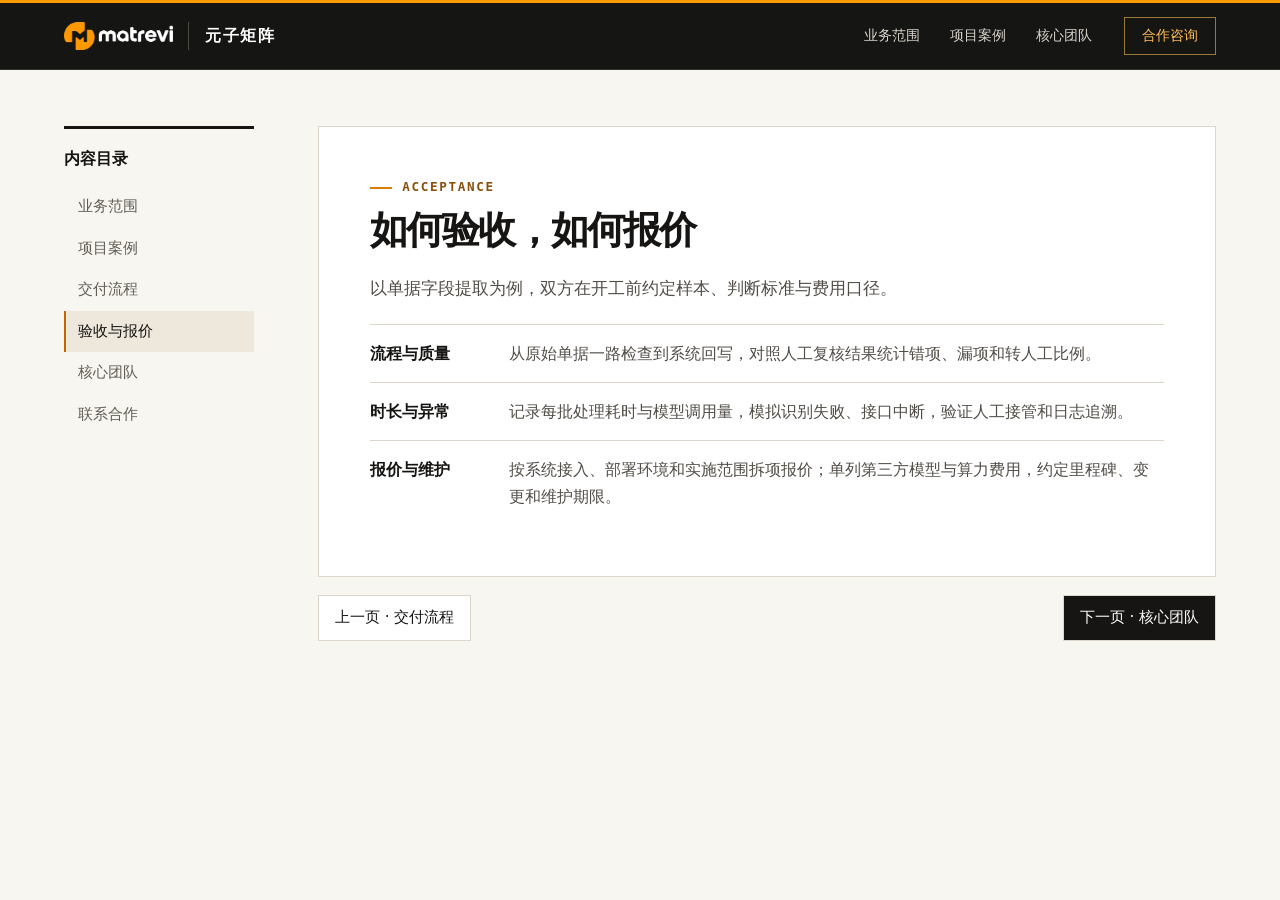
==== acceptance.html @ c92757f7 "将官网封面与六个章节拆为独立页面，支持按钮与键盘翻页 Co-authored-by: Codex <noreply@openai.com>" ====
<!doctype html>
<html lang="zh-CN">
<head>
  <meta charset="utf-8"><meta name="viewport" content="width=device-width,initial-scale=1">
  <title>验收与报价｜元子矩阵 matrevi</title>
  <meta name="description" content="元子矩阵将 AI 模型、业务规则与企业现有系统连接起来。从样本验证到上线交付，了解我们的服务、项目案例与合作方式。">
  <meta name="theme-color" content="#141413"><link rel="canonical" href="https://matrevi.com/acceptance.html">
  <link rel="icon" href="assets/symbol-amber.png"><link rel="stylesheet" href="site.css"><script defer src="navigation.js"></script>
</head>
<body id="top">
<a class="skip" href="#content">跳至正文</a>
<header><nav class="wrap bar" aria-label="主导航">
  <a class="brand" href="./" aria-label="元子矩阵首页"><img src="assets/wordmark-light.png" alt="matrevi"><span>元子矩阵</span></a>
  <div class="navlinks"><a href="services.html">业务范围</a><a href="cases.html">项目案例</a><a href="team.html">核心团队</a></div>
  <a class="contact-link" href="contact.html">合作咨询</a>
</nav></header>
<main class="wrap reading">
  <aside>
    <nav class="toc" aria-label="宣传册目录">
      <h2>内容目录</h2>
        <a href="services.html">业务范围</a>
        <a href="cases.html">项目案例</a>
        <a href="delivery.html">交付流程</a>
        <a href="acceptance.html" aria-current="page">验收与报价</a>
        <a href="team.html">核心团队</a>
        <a href="contact.html">联系合作</a>
    </nav>
  </aside>
  <div class="chapter">
    <article id="content" tabindex="-1"><section id="acceptance"><div class="kicker">ACCEPTANCE</div><h1>如何验收，如何报价</h1><p class="intro">以单据字段提取为例，双方在开工前约定样本、判断标准与费用口径。</p>
      <dl class="terms"><div><dt>流程与质量</dt><dd>从原始单据一路检查到系统回写，对照人工复核结果统计错项、漏项和转人工比例。</dd></div><div><dt>时长与异常</dt><dd>记录每批处理耗时与模型调用量，模拟识别失败、接口中断，验证人工接管和日志追溯。</dd></div><div><dt>报价与维护</dt><dd>按系统接入、部署环境和实施范围拆项报价；单列第三方模型与算力费用，约定里程碑、变更和维护期限。</dd></div></dl>
    </section></article>
    <nav class="pager" aria-label="章节翻页"><a rel="prev" href="delivery.html">上一页 · 交付流程</a><a rel="next" href="team.html">下一页 · 核心团队</a></nav>
  </div>
</main>
</body></html>
---- site.css ----
:root{--paper:#f8f6f1;--ink:#161513;--muted:#625e56;--line:#dcd6cb;--amber:#ff9900;--wide:1280px;--head:70px;color-scheme:light}
*{box-sizing:border-box}
html{scroll-padding-top:calc(var(--head) + 18px)}
body{margin:0;background:var(--paper);color:var(--ink);font:16px/1.7 "PingFang SC","Microsoft YaHei",system-ui,sans-serif}
h1,h2,h3,p,dl,dd,figure{margin:0}a{color:inherit}a:focus-visible{outline:3px solid #c67600;outline-offset:4px}
.wrap{width:min(var(--wide),90%);margin-inline:auto}
header{height:var(--head);position:sticky;top:0;background:#151514;color:#fff;border-top:3px solid var(--amber);border-bottom:1px solid #34322c;z-index:5}
.bar,.brand,.navlinks,.actions{display:flex;align-items:center}.bar{height:100%;gap:32px}.bar a,.actions a,.toc a,footer a{text-decoration:none}
.brand{gap:15px;margin-right:auto}.brand img{width:109px;height:auto}.brand span{padding-left:16px;border-left:1px solid #4d4a41;letter-spacing:.1em;font-weight:600}
.navlinks{gap:30px;font-size:14px;color:#d8d3ca}.navlinks a:hover,.secondary:hover{color:var(--amber)}
.contact-link{border:1px solid #9c773a;padding:6px 17px;color:#ffbc53;font-size:14px}.contact-link:hover{background:#302719}
.skip{position:fixed;top:-80px;left:10px;background:white;padding:10px;z-index:10}.skip:focus{top:10px}
.cover{color:white;background:radial-gradient(ellipse at 74% 47%,#29231a 0,transparent 48%),#151514;overflow:hidden;border-bottom:4px solid var(--amber)}
.cover-in{display:grid;grid-template-columns:1fr 1fr;align-items:center;gap:4%;min-height:clamp(515px,72vh,760px);padding-block:50px}
.eyebrow,.kicker,.category{font:650 .79rem/1.5 "SFMono-Regular",Consolas,monospace;letter-spacing:.13em}.eyebrow{display:flex;gap:12px;align-items:center;color:#ffb33b}.eyebrow i{width:32px;height:2px;background:currentColor}
h1{font-size:clamp(46px,5.18vw,83px);line-height:1.18;letter-spacing:-.055em;margin:22px 0 20px;font-weight:800}h1 em{color:var(--amber);font-style:normal}
.lead{font-size:clamp(1rem,1.35vw,1.2rem);line-height:1.85;color:#d6d0c6}
.actions{gap:22px;flex-wrap:wrap;margin-top:30px;font-size:15px;font-weight:650}.primary{background:var(--amber);color:#161513;padding:11px 22px}.primary:hover{background:#ffb536}.secondary{color:white;border-bottom:1px solid #7c7566;padding:7px 0}.secondary small{font:600 .7rem monospace;color:#d4b786}
.visual{min-width:0}.art{position:relative;background-image:radial-gradient(#72644865 .8px,transparent 1px);background-size:19px 19px;mask-image:linear-gradient(to bottom,transparent,black 12%,black 89%,transparent)}
canvas{display:block;width:100%;height:auto}.stats{display:grid;grid-template-columns:repeat(3,1fr);border-block:1px solid #4d4537;padding:15px 0;margin:0 5%}
.stats div{display:flex;flex-direction:column-reverse;padding-left:17%;border-left:1px solid #524a3c}.stats div:first-child{border:0;padding-left:0}.stats dt{color:#d3cbbd;font-size:.85rem}.stats dd{font:500 clamp(1.7rem,2.8vw,2.7rem)/1.15 "Helvetica Neue",Arial,sans-serif;color:#ffb641;letter-spacing:-.06em}
.reading{display:grid;grid-template-columns:190px minmax(0,1fr);gap:clamp(30px,5vw,86px);padding-block:56px 78px}
.toc{position:sticky;top:calc(var(--head) + 22px);border-top:3px solid var(--ink);padding-top:16px}.toc h2{font-size:16px;margin-bottom:14px}.toc a{display:block;padding:8px 12px;color:#625e56;border-left:2px solid transparent;font-size:15px}.toc a:hover,.toc a[aria-current]{background:#eee8dc;color:var(--ink);border-color:#bd6900}
article{background:#fff;border:1px solid var(--line);min-width:0}article section{padding:clamp(26px,4vw,62px);border-bottom:1px solid var(--line)}article section:last-child{border:0}
.kicker,.category{color:#88500b}.kicker{display:flex;align-items:center;gap:10px}.kicker:before{content:"";width:22px;height:2px;background:#db7d00}
article h1{font-size:clamp(27px,3vw,44px);line-height:1.25;letter-spacing:-.05em;margin:9px 0 20px}
article h2{font-size:1.18rem;line-height:1.45}article p,article dd{color:#514d47}.intro{font-size:1.08rem;max-width:44em}
.pair{display:grid;grid-template-columns:1fr 1fr;gap:26px;margin-top:25px}.pair>div{border-top:2px solid #df9a34;padding-top:15px}.pair p,.case p:not(.category),.stages p{margin-top:7px}
.case{display:grid;grid-template-columns:.87fr 1fr;gap:28px;align-items:center;border-top:1px solid var(--line);padding:25px 0}.case:last-child{padding-bottom:0}.case h2{font-size:1.65rem}.category{letter-spacing:.05em;margin-bottom:4px}.case img{width:100%;height:auto;display:block;border:1px solid var(--line)}.textlink{color:#804600;text-underline-offset:4px}
.stages{list-style:none;counter-reset:step;display:grid;grid-template-columns:1fr 1fr;gap:20px 28px;padding:0;margin:0}.stages li{counter-increment:step;border-top:1px solid var(--line);padding:14px 0 0}.stages li:before{content:counter(step,decimal-leading-zero);font:600 16px monospace;color:#995000;display:block;margin-bottom:7px}
.terms{margin-top:20px}.terms div{display:grid;grid-template-columns:7.8em 1fr;gap:14px;padding:15px 0;border-top:1px solid var(--line)}.terms dt,.person b{font-weight:650}
.people{display:grid;grid-template-columns:1fr 1fr;gap:18px}.person{display:flex;align-items:center;gap:14px;padding:14px 0;border-top:1px solid var(--line)}.person img,.monogram{width:59px;height:77px;object-fit:cover}.monogram{background:#29261f;color:#e9ac50;display:grid;place-items:center;font-size:26px;flex-shrink:0}.person b,.person p{font-size:.875rem}.person p{color:var(--muted)}.team-note{margin-top:15px}
#contact{background:#1b1a17;color:white}#contact .kicker{color:#ffb33b}#contact p{color:#d3cdbf}.contact-body{display:flex;justify-content:space-between;align-items:center;gap:15px;margin-top:22px;border-top:1px solid #4f4738;padding-top:20px}.contact-body a{display:block;color:white;text-underline-offset:4px}.contact-body h2{margin-bottom:10px}.contact-body small{font-size:.8rem;color:#e4c99e}.contact-body img{display:block;width:100px}.contact-body figcaption{text-align:center;font-size:13px;color:#dfd7cb}
footer{background:#151514;color:#d7d3ca;font-size:14px}footer .wrap{display:flex;justify-content:space-between;padding-block:18px}
@media(max-width:920px){.reading{grid-template-columns:142px minmax(0,1fr);gap:24px}.people,.case{grid-template-columns:1fr}.person{padding-block:10px}.people{gap:4px}.case{gap:14px}}
@media(max-width:700px){:root{--head:58px}.wrap{width:90%}.bar{gap:12px}.brand{gap:10px}.brand img{width:84px}.brand span{font-size:13px;padding-left:10px}.navlinks{display:none}.contact-link{padding:4px 10px}.cover-in{grid-template-columns:1fr;gap:15px;padding-block:42px 27px;min-height:0}h1{font-size:clamp(43px,9vw,64px);margin:16px 0 12px}.lead{line-height:1.65}.actions{margin-top:18px}.visual{display:grid;grid-template-columns:1.35fr 1fr;align-items:center;gap:8px}.art{margin-left:-5%}.stats{grid-template-columns:1fr;border:0;margin:0;padding:0}.stats div,.stats div:first-child{flex-direction:row-reverse;align-items:baseline;justify-content:flex-end;gap:9px;border:0;border-bottom:1px solid #524a3c;padding:3px 0}.stats dt{font-size:.75rem}.stats dd{font-size:1.45rem;min-width:18px}.reading{display:block;padding-block:24px 30px}.toc{position:static;display:flex;gap:4px;flex-wrap:wrap;border-top:0;padding:0 0 16px}.toc h2{flex-basis:100%;margin:0}.toc a{padding:4px 8px;font-size:14px}.pair,.stages{grid-template-columns:1fr;gap:15px}.terms div{display:block}.terms dt{margin-bottom:4px}article section{padding:24px 18px}.case img{max-height:none}.contact-body{flex-wrap:wrap}.contact-body img{width:85px}}
@media(prefers-reduced-motion:no-preference){html{scroll-behavior:smooth}}@media print{header,aside,footer,.actions,.skip{display:none}.reading{display:block}.wrap{width:100%}.cover-in{min-height:0}.cover{background:white;color:#161513}.lead,.eyebrow{color:#514d47}article{border:0}article section{break-inside:auto}.case,.person{break-inside:avoid}}

.home { background: #151514; }
.home .cover-in {
  min-height: calc(100svh - var(--head) - 4px);
  align-content: center;
}
.chapter { min-width: 0; }
.pager {
  display: flex;
  justify-content: space-between;
  flex-wrap: wrap;
  gap: 12px;
  margin-top: 18px;
}
.pager a {
  padding: 9px 16px;
  border: 1px solid var(--line);
  background: white;
  color: var(--ink);
  font-size: .94rem;
  text-decoration: none;
}
.pager a[rel="next"] { margin-left: auto; background: var(--ink); color: white; }
.pager a:hover { border-color: #ab6400; }
.navlinks a[aria-current] { color: var(--amber); }
@media print { .pager { display: none; } }
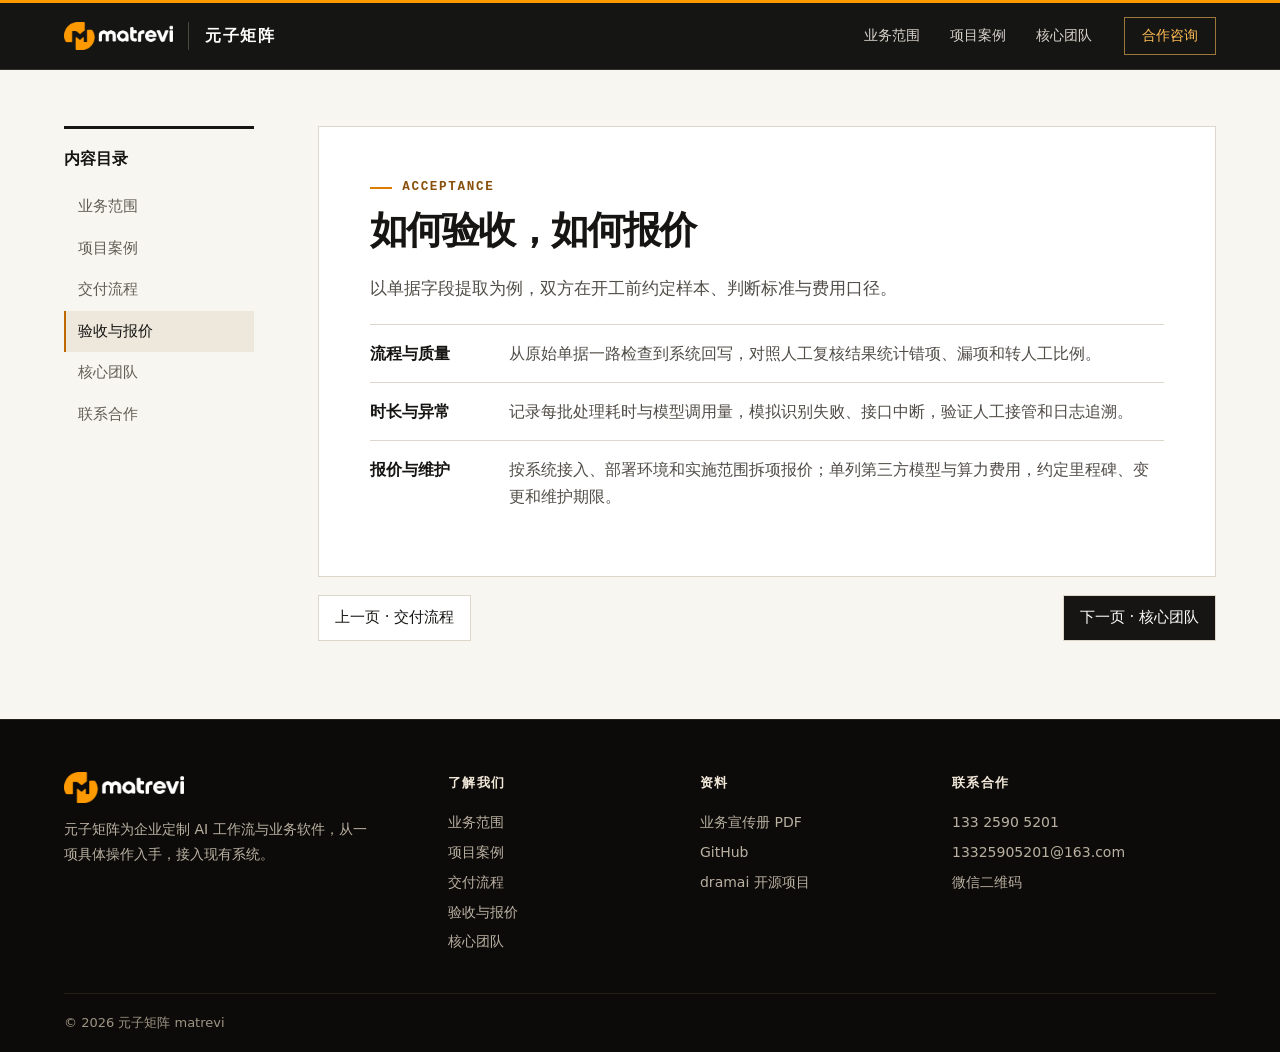
==== commit 3679a4a3: "首页新增业务、案例、交付、团队、联系区块，全站加统一页脚 - 首页封面下新增五个内容区，滚动后显示顶部导航，手机端提供下拉导航 - 卡片光晕、滚动淡入等动效，尊重减少动态效果设置 - 所有页面新增统一" ====
--- a/acceptance.html
+++ b/acceptance.html
@@ -5,7 +5,7 @@
   <title>验收与报价｜元子矩阵 matrevi</title>
   <meta name="description" content="元子矩阵将 AI 模型、业务规则与企业现有系统连接起来。从样本验证到上线交付，了解我们的服务、项目案例与合作方式。">
   <meta name="theme-color" content="#141413"><link rel="canonical" href="https://matrevi.com/acceptance.html">
-  <link rel="icon" href="assets/symbol-amber.png"><link rel="stylesheet" href="site.css"><script defer src="navigation.js"></script>
+  <link rel="icon" href="assets/symbol-amber.png"><link rel="stylesheet" href="site.css?v=698b3f3520ac"><script defer src="navigation.js"></script>
 </head>
 <body id="top">
 <a class="skip" href="#content">跳至正文</a>
@@ -33,4 +33,13 @@
     <nav class="pager" aria-label="章节翻页"><a rel="prev" href="delivery.html">上一页 · 交付流程</a><a rel="next" href="team.html">下一页 · 核心团队</a></nav>
   </div>
 </main>
+<footer class="site-foot">
+  <div class="wrap foot-grid">
+    <div class="foot-brand"><img src="assets/wordmark-light.png" alt="matrevi 元子矩阵" width="120" height="31" loading="lazy" decoding="async"><p>元子矩阵为企业定制 AI 工作流与业务软件，从一项具体操作入手，接入现有系统。</p></div>
+    <nav aria-label="页脚导航"><h2>了解我们</h2><a href="services.html">业务范围</a><a href="cases.html">项目案例</a><a href="delivery.html">交付流程</a><a href="acceptance.html">验收与报价</a><a href="team.html">核心团队</a></nav>
+    <nav aria-label="资料"><h2>资料</h2><a href="brochure.html">业务宣传册 PDF</a><a href="https://github.com/matrevi">GitHub</a><a href="https://github.com/hyyyyyyz/dramai">dramai 开源项目</a></nav>
+    <div><h2>联系合作</h2><a href="tel:13325905201">133 2590 5201</a><a href="mailto:13325905201@163.com">13325905201@163.com</a><a href="contact.html">微信二维码</a></div>
+  </div>
+  <div class="wrap foot-base"><span>© 2026 元子矩阵 matrevi</span><!-- 备案号上线前填写：<a href="https://beian.miit.gov.cn/">X ICP 备 XXXXXXXX 号</a> --></div>
+</footer>
 </body></html>
--- a/site.css
+++ b/site.css
@@ -5,20 +5,12 @@
 h1,h2,h3,p,dl,dd,figure{margin:0}a{color:inherit}a:focus-visible{outline:3px solid #c67600;outline-offset:4px}
 .wrap{width:min(var(--wide),90%);margin-inline:auto}
 header{height:var(--head);position:sticky;top:0;background:#151514;color:#fff;border-top:3px solid var(--amber);border-bottom:1px solid #34322c;z-index:5}
-.bar,.brand,.navlinks,.actions{display:flex;align-items:center}.bar{height:100%;gap:32px}.bar a,.actions a,.toc a,footer a{text-decoration:none}
+.bar,.brand,.navlinks,.actions{display:flex;align-items:center}.bar{height:100%;gap:32px}.bar a,.actions a,.toc a{text-decoration:none}
 .brand{gap:15px;margin-right:auto}.brand img{width:109px;height:auto}.brand span{padding-left:16px;border-left:1px solid #4d4a41;letter-spacing:.1em;font-weight:600}
 .navlinks{gap:30px;font-size:14px;color:#d8d3ca}.navlinks a:hover,.secondary:hover{color:var(--amber)}
 .contact-link{border:1px solid #9c773a;padding:6px 17px;color:#ffbc53;font-size:14px}.contact-link:hover{background:#302719}
 .skip{position:fixed;top:-80px;left:10px;background:white;padding:10px;z-index:10}.skip:focus{top:10px}
-.cover{color:white;background:radial-gradient(ellipse at 74% 47%,#29231a 0,transparent 48%),#151514;overflow:hidden;border-bottom:4px solid var(--amber)}
-.cover-in{display:grid;grid-template-columns:1fr 1fr;align-items:center;gap:4%;min-height:clamp(515px,72vh,760px);padding-block:50px}
-.eyebrow,.kicker,.category{font:650 .79rem/1.5 "SFMono-Regular",Consolas,monospace;letter-spacing:.13em}.eyebrow{display:flex;gap:12px;align-items:center;color:#ffb33b}.eyebrow i{width:32px;height:2px;background:currentColor}
-h1{font-size:clamp(46px,5.18vw,83px);line-height:1.18;letter-spacing:-.055em;margin:22px 0 20px;font-weight:800}h1 em{color:var(--amber);font-style:normal}
-.lead{font-size:clamp(1rem,1.35vw,1.2rem);line-height:1.85;color:#d6d0c6}
-.actions{gap:22px;flex-wrap:wrap;margin-top:30px;font-size:15px;font-weight:650}.primary{background:var(--amber);color:#161513;padding:11px 22px}.primary:hover{background:#ffb536}.secondary{color:white;border-bottom:1px solid #7c7566;padding:7px 0}.secondary small{font:600 .7rem monospace;color:#d4b786}
-.visual{min-width:0}.art{position:relative;background-image:radial-gradient(#72644865 .8px,transparent 1px);background-size:19px 19px;mask-image:linear-gradient(to bottom,transparent,black 12%,black 89%,transparent)}
-canvas{display:block;width:100%;height:auto}.stats{display:grid;grid-template-columns:repeat(3,1fr);border-block:1px solid #4d4537;padding:15px 0;margin:0 5%}
-.stats div{display:flex;flex-direction:column-reverse;padding-left:17%;border-left:1px solid #524a3c}.stats div:first-child{border:0;padding-left:0}.stats dt{color:#d3cbbd;font-size:.85rem}.stats dd{font:500 clamp(1.7rem,2.8vw,2.7rem)/1.15 "Helvetica Neue",Arial,sans-serif;color:#ffb641;letter-spacing:-.06em}
+.kicker,.category{font:650 .79rem/1.5 "SFMono-Regular",Consolas,monospace;letter-spacing:.13em}
 .reading{display:grid;grid-template-columns:190px minmax(0,1fr);gap:clamp(30px,5vw,86px);padding-block:56px 78px}
 .toc{position:sticky;top:calc(var(--head) + 22px);border-top:3px solid var(--ink);padding-top:16px}.toc h2{font-size:16px;margin-bottom:14px}.toc a{display:block;padding:8px 12px;color:#625e56;border-left:2px solid transparent;font-size:15px}.toc a:hover,.toc a[aria-current]{background:#eee8dc;color:var(--ink);border-color:#bd6900}
 article{background:#fff;border:1px solid var(--line);min-width:0}article section{padding:clamp(26px,4vw,62px);border-bottom:1px solid var(--line)}article section:last-child{border:0}
@@ -31,16 +23,74 @@
 .terms{margin-top:20px}.terms div{display:grid;grid-template-columns:7.8em 1fr;gap:14px;padding:15px 0;border-top:1px solid var(--line)}.terms dt,.person b{font-weight:650}
 .people{display:grid;grid-template-columns:1fr 1fr;gap:18px}.person{display:flex;align-items:center;gap:14px;padding:14px 0;border-top:1px solid var(--line)}.person img,.monogram{width:59px;height:77px;object-fit:cover}.monogram{background:#29261f;color:#e9ac50;display:grid;place-items:center;font-size:26px;flex-shrink:0}.person b,.person p{font-size:.875rem}.person p{color:var(--muted)}.team-note{margin-top:15px}
 #contact{background:#1b1a17;color:white}#contact .kicker{color:#ffb33b}#contact p{color:#d3cdbf}.contact-body{display:flex;justify-content:space-between;align-items:center;gap:15px;margin-top:22px;border-top:1px solid #4f4738;padding-top:20px}.contact-body a{display:block;color:white;text-underline-offset:4px}.contact-body h2{margin-bottom:10px}.contact-body small{font-size:.8rem;color:#e4c99e}.contact-body img{display:block;width:100px}.contact-body figcaption{text-align:center;font-size:13px;color:#dfd7cb}
-footer{background:#151514;color:#d7d3ca;font-size:14px}footer .wrap{display:flex;justify-content:space-between;padding-block:18px}
 @media(max-width:920px){.reading{grid-template-columns:142px minmax(0,1fr);gap:24px}.people,.case{grid-template-columns:1fr}.person{padding-block:10px}.people{gap:4px}.case{gap:14px}}
-@media(max-width:700px){:root{--head:58px}.wrap{width:90%}.bar{gap:12px}.brand{gap:10px}.brand img{width:84px}.brand span{font-size:13px;padding-left:10px}.navlinks{display:none}.contact-link{padding:4px 10px}.cover-in{grid-template-columns:1fr;gap:15px;padding-block:42px 27px;min-height:0}h1{font-size:clamp(43px,9vw,64px);margin:16px 0 12px}.lead{line-height:1.65}.actions{margin-top:18px}.visual{display:grid;grid-template-columns:1.35fr 1fr;align-items:center;gap:8px}.art{margin-left:-5%}.stats{grid-template-columns:1fr;border:0;margin:0;padding:0}.stats div,.stats div:first-child{flex-direction:row-reverse;align-items:baseline;justify-content:flex-end;gap:9px;border:0;border-bottom:1px solid #524a3c;padding:3px 0}.stats dt{font-size:.75rem}.stats dd{font-size:1.45rem;min-width:18px}.reading{display:block;padding-block:24px 30px}.toc{position:static;display:flex;gap:4px;flex-wrap:wrap;border-top:0;padding:0 0 16px}.toc h2{flex-basis:100%;margin:0}.toc a{padding:4px 8px;font-size:14px}.pair,.stages{grid-template-columns:1fr;gap:15px}.terms div{display:block}.terms dt{margin-bottom:4px}article section{padding:24px 18px}.case img{max-height:none}.contact-body{flex-wrap:wrap}.contact-body img{width:85px}}
+@media(max-width:700px){:root{--head:58px}.wrap{width:90%}.bar{gap:12px}.brand{gap:10px}.brand img{width:84px}.brand span{font-size:13px;padding-left:10px}.navlinks{display:none}.contact-link{padding:4px 10px}.reading{display:block;padding-block:24px 30px}.toc{position:static;display:flex;gap:4px;flex-wrap:wrap;border-top:0;padding:0 0 16px}.toc h2{flex-basis:100%;margin:0}.toc a{padding:4px 8px;font-size:14px}.pair,.stages{grid-template-columns:1fr;gap:15px}.terms div{display:block}.terms dt{margin-bottom:4px}article section{padding:24px 18px}.case img{max-height:none}.contact-body{flex-wrap:wrap}.contact-body img{width:85px}}
 @media(prefers-reduced-motion:no-preference){html{scroll-behavior:smooth}}@media print{header,aside,footer,.actions,.skip{display:none}.reading{display:block}.wrap{width:100%}.cover-in{min-height:0}.cover{background:white;color:#161513}.lead,.eyebrow{color:#514d47}article{border:0}article section{break-inside:auto}.case,.person{break-inside:avoid}}
 
-.home { background: #151514; }
-.home .cover-in {
-  min-height: calc(100svh - var(--head) - 4px);
-  align-content: center;
-}
+.home { background: #100e0c; }
+.cover {
+  position: relative;
+  isolation: isolate;
+  overflow: hidden;
+  display: grid;
+  place-items: center;
+  min-height: 100svh;
+  padding: 66px 5%;
+  color: #fffaf0;
+  background: radial-gradient(ellipse at 85% 22%, #503120, transparent 48%),
+              radial-gradient(ellipse at 12% 86%, #614022, transparent 47%), #120f0e;
+}
+.cover canvas { position: absolute; inset: 0; width: 100%; height: 100%; z-index: -2; }
+.cover::before {
+  content: ""; position: absolute; inset: 0; z-index: -1; pointer-events: none;
+  background: radial-gradient(ellipse at 50% 51%, #120e0bd9 0%, #120e0ba6 19%, transparent 52%);
+}
+.hero-copy { text-align: center; }
+.lit-copy > * {
+  --local-light: calc(var(--light-x, 0px) - var(--offset-x, 0px)) calc(var(--light-y, 0px) - var(--offset-y, 0px));
+}
+.cover-logo { position: relative; display: block; width: clamp(200px, 27vw, 420px); height: auto; margin: 0 auto 28px; }
+.cover-logo img { display: block; width: 100%; height: auto; }
+.cover-logo::after {
+  content: "";
+  position: absolute;
+  inset: 0;
+  pointer-events: none;
+  opacity: var(--light-strength, 0);
+  background: radial-gradient(ellipse 78px 64px at var(--local-light),
+    #fff8dd 0%, #ffcf79 34%, rgba(247, 171, 83, .48) 62%, transparent 100%);
+  -webkit-mask: url("assets/wordmark-light.png") center / 100% 100% no-repeat;
+  mask: url("assets/wordmark-light.png") center / 100% 100% no-repeat;
+}
+.cover h1 { margin: 0; font-size: clamp(22px, 2.55vw, 40px); line-height: 1.35; letter-spacing: .035em; font-weight: 650; }
+.lead { margin: 14px 0 0; color: #eee2cf; font-size: clamp(15px, 1.15vw, 18px); line-height: 1.8; }
+@supports ((background-clip: text) or (-webkit-background-clip: text)) {
+  @media screen and (forced-colors: none) {
+    .lit-copy h1, .lit-copy .lead {
+      background-color: #fffaf0;
+      background-image: radial-gradient(ellipse 95px 44px at var(--local-light),
+        rgba(255, 178, 62, var(--light-strength, 0)) 0% 22%, transparent 100%);
+      -webkit-background-clip: text;
+      background-clip: text;
+      color: transparent;
+    }
+    .lit-copy .lead { background-color: #eee2cf; }
+  }
+}
+.mobile-break { display: none; }
+.actions { justify-content: center; flex-wrap: wrap; gap: 14px; margin-top: 28px; font-size: 15px; font-weight: 600; }
+.actions a { padding: 10px 20px; border: 1px solid transparent; border-radius: 4px; }
+.primary { color: #241807; background: #ffb23e; }
+.primary:hover { background: #ffc469; }
+.actions .secondary { border-color: #806d53; color: #fff2df; background: #211b15d9; }
+.secondary small { font: 600 .72rem monospace; color: #dbbc86; }
+@media(max-width:700px) {
+  .cover-logo { margin-bottom: 24px; }
+  .mobile-break { display: inline; }
+  .actions { gap: 10px; }
+  .actions a { padding: 9px 14px; }
+}
+@media print { .cover canvas { display: none; } }
 .chapter { min-width: 0; }
 .pager {
   display: flex;
@@ -61,3 +111,136 @@
 .pager a:hover { border-color: #ab6400; }
 .navlinks a[aria-current] { color: var(--amber); }
 @media print { .pager { display: none; } }
+
+/* ---------- Home: sections below the cover ---------- */
+.home { --d-bg:#100e0c; --d-card:#17130f; --d-line:#2e2820; --d-text:#f5ecdd; --d-muted:#b7aa94; --d-amber:#ffb23e; color: var(--d-text); }
+.home-bar { position: fixed; inset: 0 0 auto; z-index: 100; background: #100e0cd6; backdrop-filter: blur(12px); -webkit-backdrop-filter: blur(12px); border-top-color: transparent; border-bottom-color: #2a251e; transition: transform .35s ease, opacity .35s ease; }
+.home-bar[data-state="hidden"] { transform: translateY(-100%); opacity: 0; pointer-events: none; }
+.home-bar .navlinks a { color: #d8d3ca; }
+.home-bar .navlinks a[aria-current] { color: var(--amber); }
+.band { padding-block: clamp(72px, 10vw, 128px); border-top: 1px solid #1f1b16; scroll-margin-top: var(--head); }
+.band-head { max-width: 40em; margin-bottom: clamp(32px, 4vw, 52px); }
+.band .eyebrow, .eyebrow { font: 650 .78rem/1.5 "SFMono-Regular", Consolas, monospace; letter-spacing: .16em; color: var(--d-amber); display: flex; align-items: center; gap: 10px; margin-bottom: 14px; }
+.eyebrow::before { content: ""; width: 22px; height: 2px; background: currentColor; }
+.band h2 { font-size: clamp(26px, 3.2vw, 42px); line-height: 1.25; letter-spacing: -.01em; font-weight: 700; }
+.band-head > p:last-child, .team-band p, .talk-box p { margin-top: 14px; color: var(--d-muted); font-size: clamp(15px, 1.1vw, 17px); }
+.band h3 { font-size: 1.2rem; line-height: 1.4; }
+.tag { font-size: .8rem; font-weight: 600; line-height: 1.5; letter-spacing: .04em; color: #e2a24a; margin-bottom: 8px; }
+
+/* Cards with a pointer-following amber glow */
+.glow-card { position: relative; isolation: isolate; background: var(--d-card); border: 1px solid var(--d-line); border-radius: 14px; padding: clamp(22px, 2.4vw, 32px); overflow: hidden; color: inherit; text-decoration: none; transition: border-color .3s, transform .3s; }
+.glow-card::before { content: ""; position: absolute; inset: 0; z-index: -1; opacity: 0; transition: opacity .3s; background: radial-gradient(420px circle at var(--mx, 50%) var(--my, 50%), #ffb23e1f, transparent 60%); }
+.glow-card:hover { border-color: #5c4528; }
+.glow-card:hover::before { opacity: 1; }
+.glow-card p { color: var(--d-muted); }
+.glow-card h3 + p { margin-top: 8px; }
+
+.bento { display: grid; grid-template-columns: 1.25fr 1fr; grid-template-rows: auto auto; gap: 18px; }
+.flow-card { grid-row: span 2; }
+.flow { list-style: none; padding: 0; margin: 22px 0 0; display: grid; gap: 12px; counter-reset: flow; }
+.flow li { counter-increment: flow; position: relative; display: grid; grid-template-columns: 42px 1fr; column-gap: 14px; align-items: center; padding: 14px 16px; border: 1px solid var(--d-line); border-radius: 10px; background: #1d1813; }
+.flow li::before { content: counter(flow, decimal-leading-zero); grid-row: span 2; display: grid; place-items: center; width: 42px; height: 42px; border-radius: 50%; background: #2a2015; color: var(--d-amber); font: 600 14px monospace; }
+.flow li:not(:last-child)::after { content: ""; position: absolute; left: 36px; bottom: -13px; width: 2px; height: 12px; background: linear-gradient(#ffb23e, #ffb23e33); }
+.flow li:nth-child(3) { border-color: #6b4d22; background: #241b10; }
+.flow b { font-weight: 650; }
+.flow span { color: var(--d-muted); font-size: .9rem; }
+.more { display: inline-block; margin-top: 26px; color: var(--d-amber); text-decoration: none; font-weight: 600; }
+.more:hover { text-decoration: underline; text-underline-offset: 5px; }
+.more-row { display: flex; gap: 28px; flex-wrap: wrap; }
+
+.work-grid { display: grid; grid-template-columns: repeat(3, 1fr); gap: 18px; }
+.work { padding: 0; display: flex; flex-direction: column; }
+.work-thumb { display: block; padding: 14px 14px 0; background: #1c1712; border-bottom: 1px solid var(--d-line); overflow: hidden; }
+.work img { width: 100%; height: auto; aspect-ratio: 16 / 10; object-fit: cover; object-position: top left; display: block; border-radius: 6px 6px 0 0; opacity: .92; transition: transform .5s ease, opacity .3s; }
+.work:hover img { opacity: 1; }
+.work:hover img { transform: scale(1.03); }
+.work > div { padding: 20px 22px 24px; background: var(--d-card); position: relative; }
+.work:hover { transform: translateY(-4px); }
+
+.steps { list-style: none; padding: 0; margin: 0; display: grid; grid-template-columns: repeat(4, 1fr); gap: 18px; position: relative; }
+.steps li { border-top: 2px solid var(--d-line); padding-top: 20px; position: relative; }
+.steps li::before { content: ""; position: absolute; top: -2px; left: 0; width: 0; height: 2px; background: var(--d-amber); transition: width .9s ease .2s; }
+.steps li.is-in::before { width: 100%; }
+.step-no { display: block; font: 600 .85rem monospace; color: var(--d-amber); margin-bottom: 10px; }
+.steps p { margin-top: 6px; color: var(--d-muted); font-size: .95rem; }
+
+.team-band { display: grid; grid-template-columns: 1fr 1.1fr; gap: clamp(32px, 5vw, 80px); align-items: center; }
+.faces { list-style: none; padding: 0; margin: 0; display: grid; grid-template-columns: repeat(3, 1fr); gap: 14px; }
+.faces li { display: flex; align-items: center; gap: 12px; padding: 10px; border: 1px solid var(--d-line); border-radius: 12px; background: var(--d-card); }
+.faces img, .faces .mono { width: 48px; height: 60px; border-radius: 8px; object-fit: cover; flex-shrink: 0; }
+.faces .mono { display: grid; place-items: center; background: #2a2015; color: var(--d-amber); font-size: 22px; }
+.faces span { font-weight: 600; font-size: .95rem; line-height: 1.35; }
+.faces small { display: block; color: var(--d-muted); font-weight: 400; font-size: .8rem; }
+
+.talk { border-top: 0; padding-top: 0; }
+.talk-box { display: flex; justify-content: space-between; align-items: center; gap: 32px; padding: clamp(28px, 4vw, 56px); background: radial-gradient(ellipse at 90% 10%, #4a2e15, transparent 55%), var(--d-card); border-color: #4b3920; }
+.talk-actions { display: flex; flex-wrap: wrap; gap: 12px; margin-top: 26px; font-weight: 600; font-size: 15px; }
+.talk-actions a { padding: 10px 20px; border-radius: 4px; text-decoration: none; border: 1px solid transparent; }
+.talk-actions .secondary { border-color: #806d53; color: #fff2df; }
+.talk-actions .secondary:hover { color: var(--amber); }
+.talk-box figure { text-align: center; flex-shrink: 0; }
+.talk-box figure img { width: 132px; border-radius: 8px; background: #fff; padding: 6px; display: block; }
+.talk-box figcaption { margin-top: 8px; font-size: 13px; color: var(--d-muted); }
+
+/* Reveal on scroll (only when JS has run and motion is allowed) */
+@media (prefers-reduced-motion: no-preference) {
+  .js .reveal { opacity: 0; transform: translateY(18px); transition: opacity .7s ease, transform .7s ease; }
+  .js .reveal.is-in { opacity: 1; transform: none; }
+  .js .bento .reveal:nth-child(2), .js .work-grid .reveal:nth-child(2), .js .steps .reveal:nth-child(2) { transition-delay: .08s; }
+  .js .bento .reveal:nth-child(3), .js .work-grid .reveal:nth-child(3), .js .steps .reveal:nth-child(3) { transition-delay: .16s; }
+  .js .steps .reveal:nth-child(4) { transition-delay: .24s; }
+}
+
+/* Cover: fade into the sections below, and hint that the page continues */
+.cover::after { content: ""; position: absolute; inset: auto 0 0; height: 120px; z-index: -1; pointer-events: none; background: linear-gradient(transparent, var(--d-bg)); }
+.scroll-hint { position: absolute; left: 50%; bottom: 28px; transform: translateX(-50%); display: flex; flex-direction: column; align-items: center; gap: 4px; color: #cbbfa9; font-size: 13px; letter-spacing: .08em; text-decoration: none; }
+.scroll-hint span { font-size: 16px; color: var(--d-amber); }
+.scroll-hint:hover { color: var(--d-amber); }
+@media (prefers-reduced-motion: no-preference) { .scroll-hint span { animation: nudge 2.2s ease-in-out infinite; } }
+@keyframes nudge { 0%, 100% { transform: translateY(0); } 50% { transform: translateY(5px); } }
+.talk-mail { font-size: .9rem; }
+
+/* Mobile navigation drawer (no JS needed) */
+.nav-drawer { display: none; position: relative; }
+.nav-drawer summary { list-style: none; cursor: pointer; padding: 4px 12px; border: 1px solid #9c773a; color: #ffbc53; font-size: 14px; }
+.nav-drawer summary::-webkit-details-marker { display: none; }
+.drawer-panel { position: absolute; right: 0; top: calc(100% + 10px); min-width: 180px; display: grid; padding: 8px; background: #17130f; border: 1px solid var(--d-line); border-radius: 10px; box-shadow: 0 12px 30px #0009; }
+.drawer-panel a { padding: 10px 12px; color: #e9e1d3; text-decoration: none; border-radius: 6px; }
+.drawer-panel a:hover { background: #241c13; color: var(--d-amber); }
+
+/* Visible keyboard focus on dark sections */
+.home a:focus-visible, .home summary:focus-visible, .site-foot a:focus-visible { outline: 2px solid #ffb23e; outline-offset: 3px; }
+.glow-card:focus-visible { outline: 2px solid #ffb23e; outline-offset: 3px; }
+
+/* ---------- Shared footer ---------- */
+.site-foot { background: #0d0b09; color: #b9b0a1; font-size: 14px; border-top: 1px solid #241f19; }
+.site-foot .foot-grid { display: grid; grid-template-columns: 1.6fr 1fr 1fr 1.2fr; gap: 32px; padding-block: 52px 36px; }
+.site-foot h2 { font-size: 13px; letter-spacing: .1em; color: #f1e8d9; margin-bottom: 14px; font-weight: 650; }
+.site-foot nav a, .site-foot .foot-grid > div:last-child a { display: block; padding: 3px 0; text-decoration: none; }
+.site-foot a:hover { color: var(--amber); }
+.foot-brand img { display: block; height: auto; margin-bottom: 14px; }
+.foot-brand p { max-width: 22em; line-height: 1.75; }
+.site-foot .foot-base { display: flex; justify-content: space-between; padding-block: 18px; border-top: 1px solid #241f19; color: #9e9484; font-size: 13px; }
+
+@media (max-width: 920px) {
+  .bento, .team-band { grid-template-columns: 1fr; }
+  .flow-card { grid-row: auto; }
+  .work-grid { grid-template-columns: 1fr; }
+  .work { display: grid; grid-template-columns: 1fr 1fr; }
+  .work-thumb { border-bottom: 0; border-right: 1px solid var(--d-line); padding: 14px 0 0 14px; }
+  .steps { grid-template-columns: 1fr 1fr; row-gap: 28px; }
+  .site-foot .foot-grid { grid-template-columns: 1fr 1fr; }
+}
+@media (max-width: 700px) {
+  .home-bar .navlinks { display: none; }
+  .nav-drawer { display: block; }
+  .work { display: flex; }
+  .work-thumb { border-right: 0; border-bottom: 1px solid var(--d-line); padding: 12px 12px 0; }
+  .steps { grid-template-columns: 1fr; }
+  .home-bar .contact-link { display: none; }
+  .faces { grid-template-columns: 1fr 1fr; }
+  .talk-box { flex-direction: column; align-items: flex-start; }
+  .site-foot .foot-grid { grid-template-columns: 1fr; gap: 26px; padding-block: 40px 24px; }
+  .site-foot .foot-base { flex-direction: column; gap: 4px; }
+}
+@media print { .home-bar, .site-foot { display: none; } .js .reveal { opacity: 1; transform: none; } }
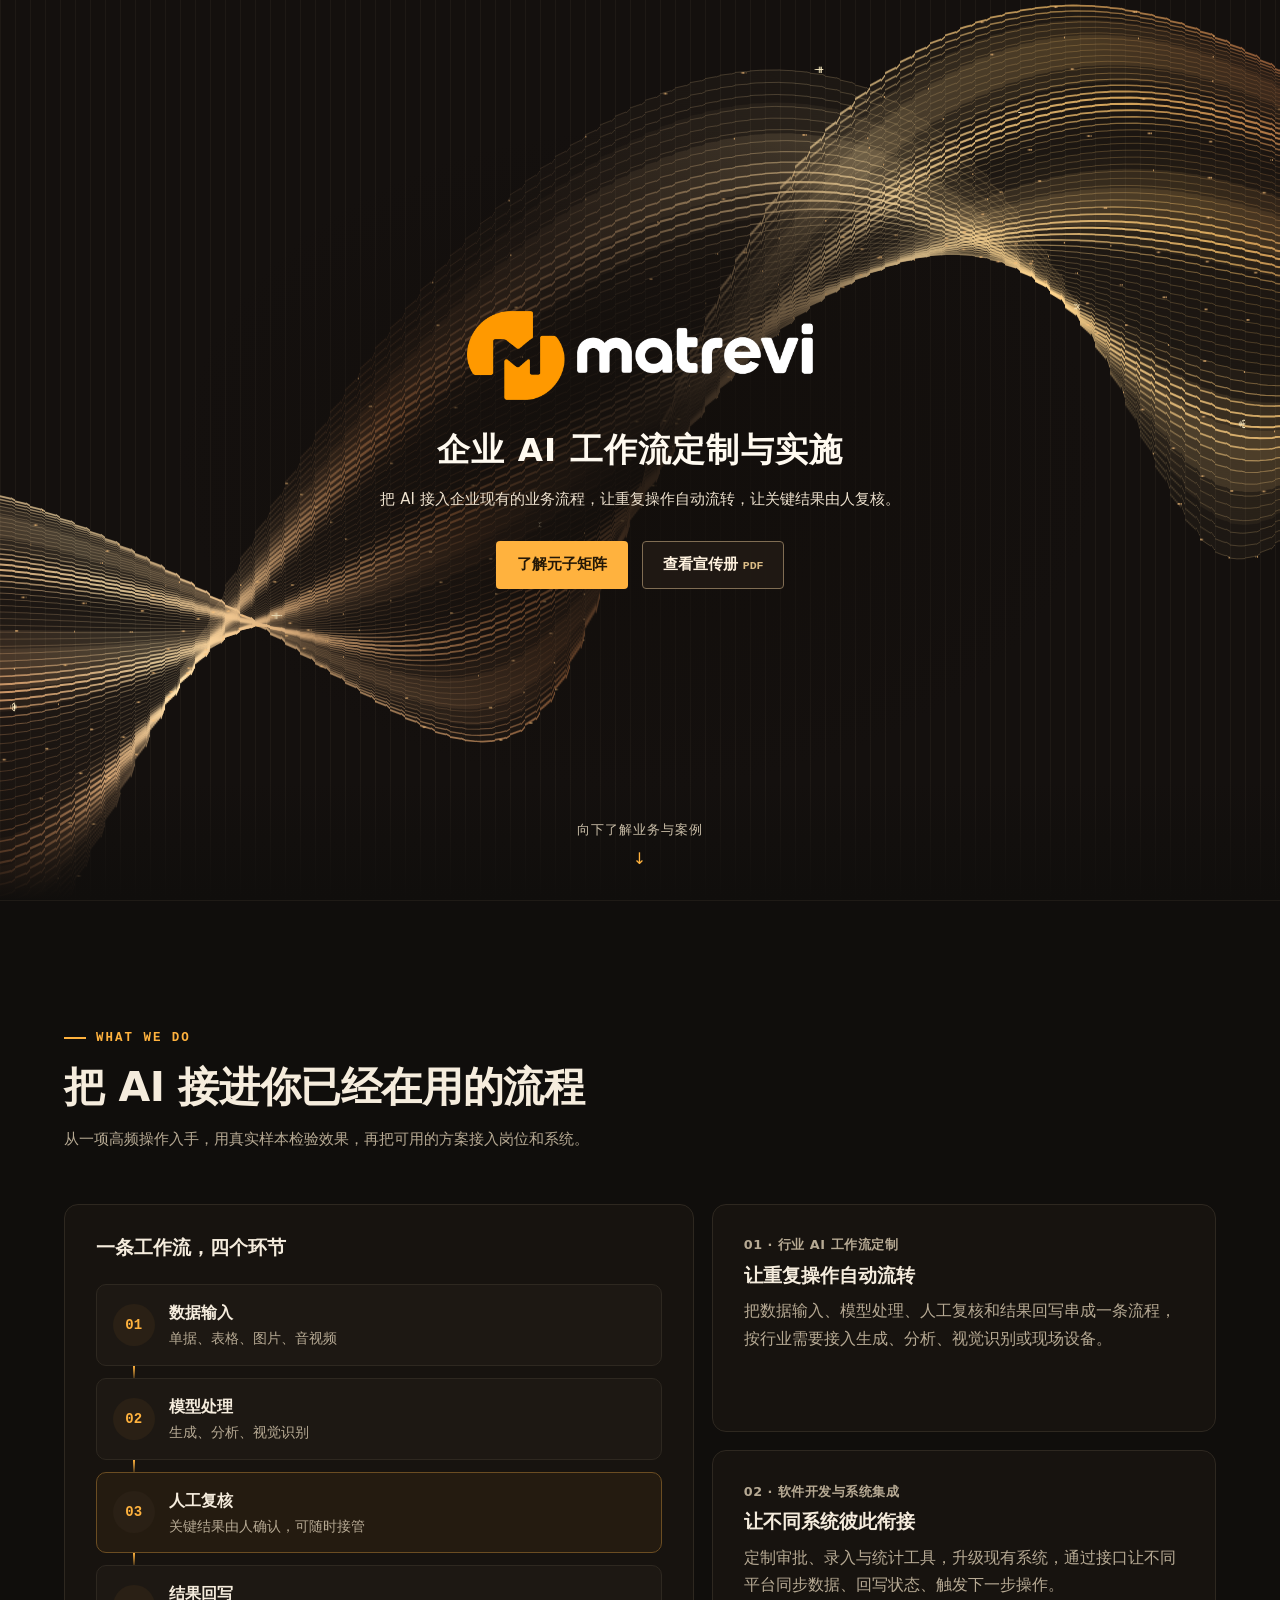
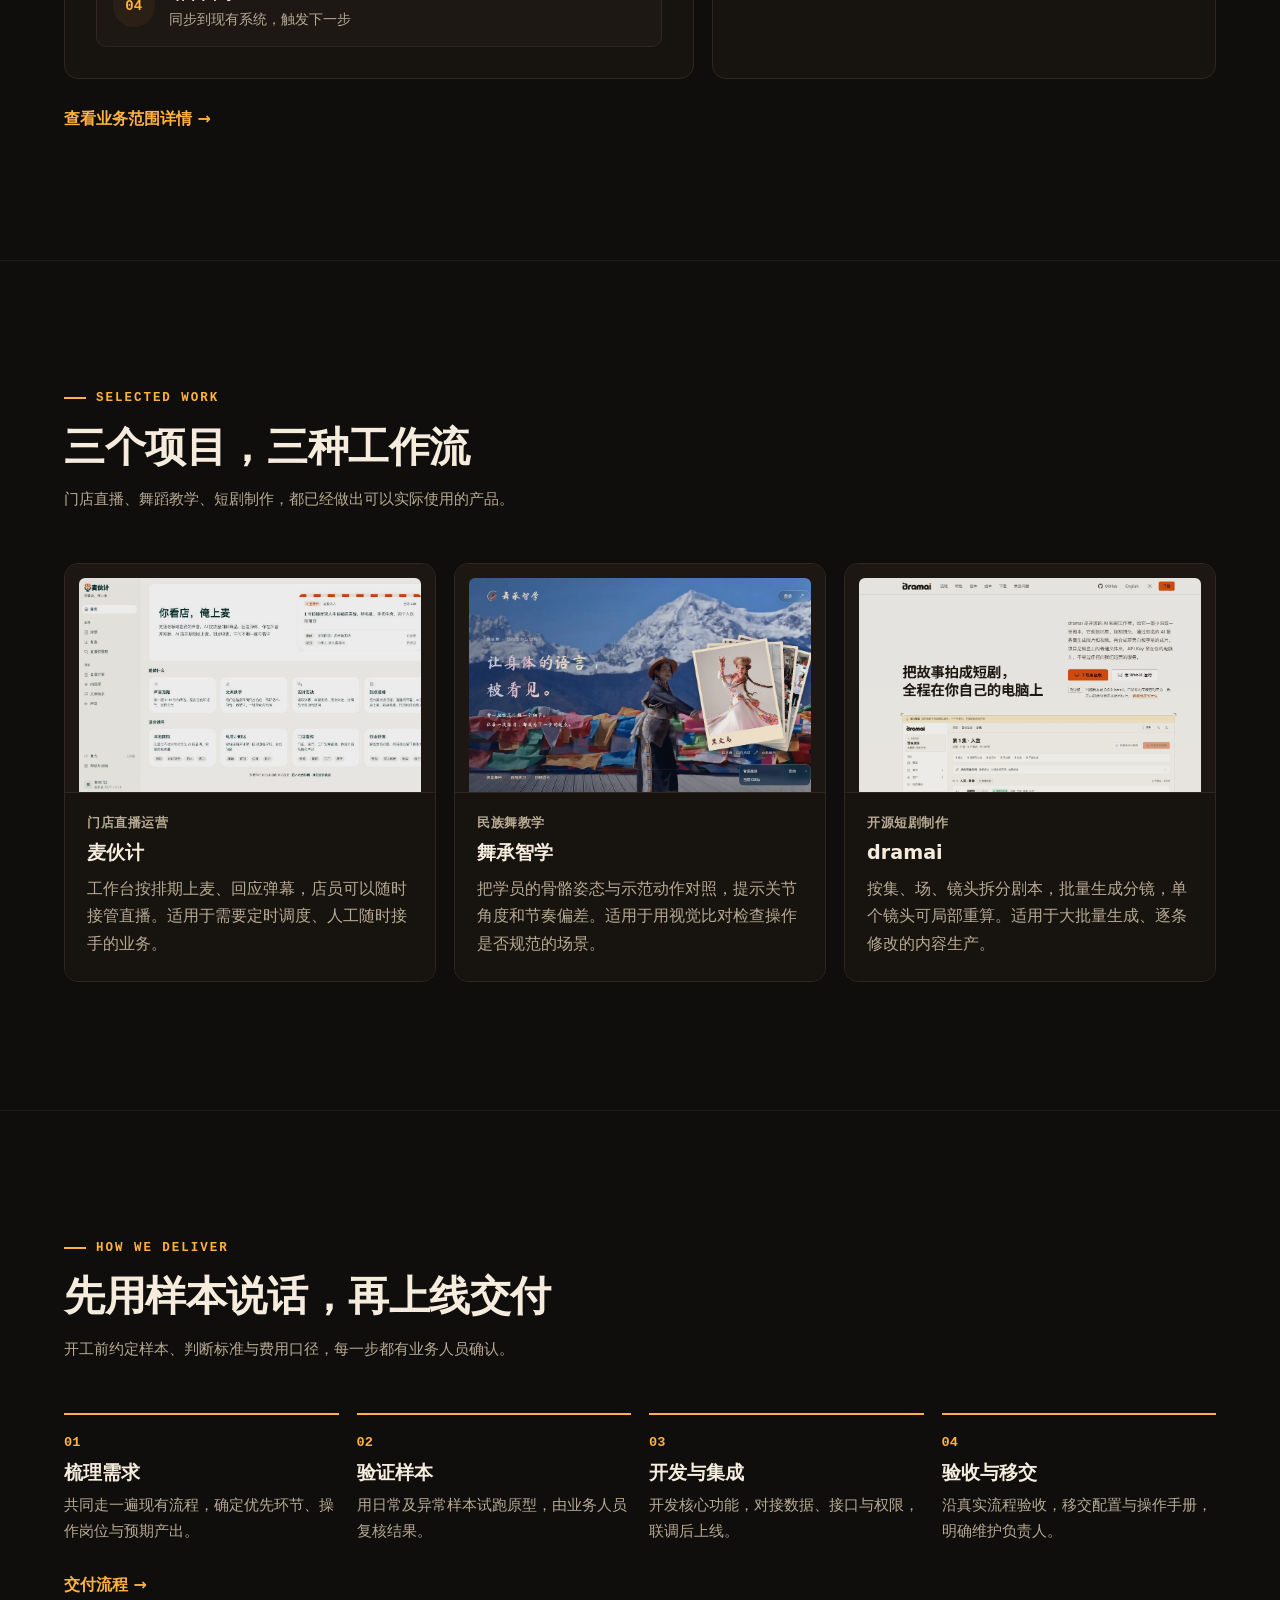
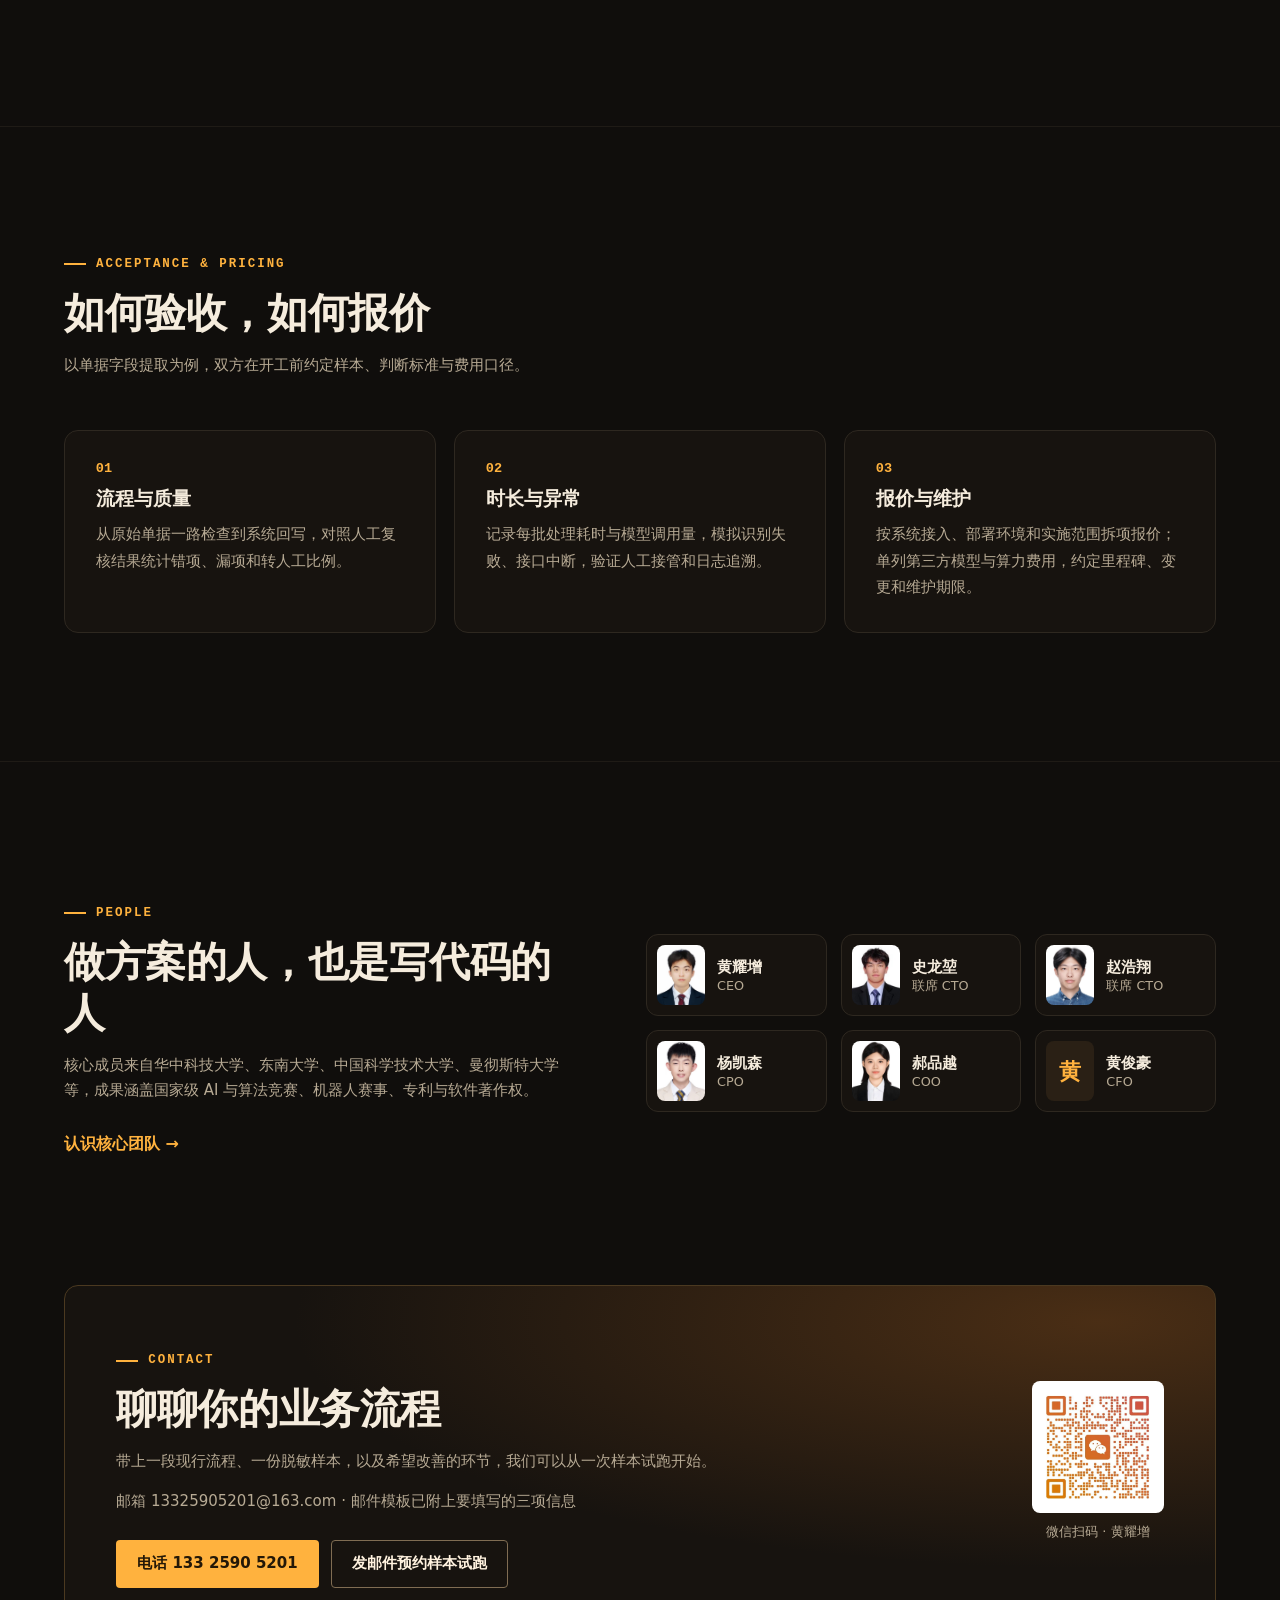
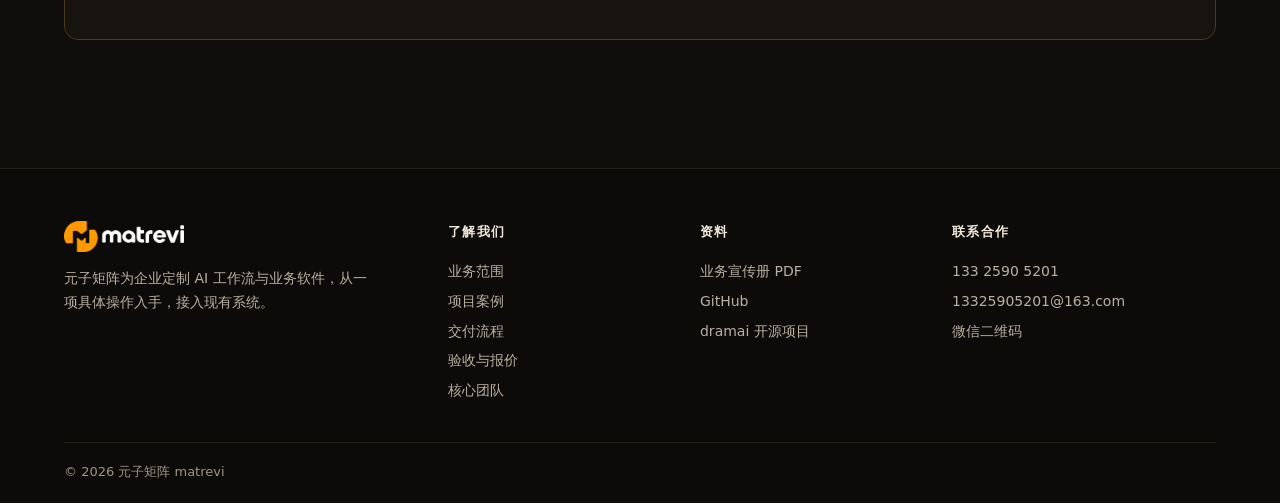
==== commit f5980df5: "“验收与报价”并入首页：新增独立栏目，加入顶部导航、手机抽屉和页脚 - 首页在“交付流程”之后新增“验收与报价”栏目，定位规则与其他栏目一致 - 旧的 acceptance.html 改为自动跳转到首" ====
--- a/acceptance.html
+++ b/acceptance.html
@@ -3,43 +3,13 @@
 <head>
   <meta charset="utf-8"><meta name="viewport" content="width=device-width,initial-scale=1">
   <title>验收与报价｜元子矩阵 matrevi</title>
-  <meta name="description" content="元子矩阵将 AI 模型、业务规则与企业现有系统连接起来。从样本验证到上线交付，了解我们的服务、项目案例与合作方式。">
-  <meta name="theme-color" content="#141413"><link rel="canonical" href="https://matrevi.com/acceptance.html">
-  <link rel="icon" href="assets/symbol-amber.png"><link rel="stylesheet" href="site.css?v=698b3f3520ac"><script defer src="navigation.js"></script>
+  <meta name="robots" content="noindex">
+  <link rel="canonical" href="https://matrevi.com/#acceptance">
+  <!-- “验收与报价”已并入首页，旧链接跳到首页对应栏目。 -->
+  <script>location.replace('./#acceptance')</script>
+  <meta http-equiv="refresh" content="0; url=./#acceptance">
+  <meta name="theme-color" content="#141413"><link rel="icon" href="assets/symbol-amber.png">
 </head>
-<body id="top">
-<a class="skip" href="#content">跳至正文</a>
-<header><nav class="wrap bar" aria-label="主导航">
-  <a class="brand" href="./" aria-label="元子矩阵首页"><img src="assets/wordmark-light.png" alt="matrevi"><span>元子矩阵</span></a>
-  <div class="navlinks"><a href="services.html">业务范围</a><a href="cases.html">项目案例</a><a href="team.html">核心团队</a></div>
-  <a class="contact-link" href="contact.html">合作咨询</a>
-</nav></header>
-<main class="wrap reading">
-  <aside>
-    <nav class="toc" aria-label="宣传册目录">
-      <h2>内容目录</h2>
-        <a href="services.html">业务范围</a>
-        <a href="cases.html">项目案例</a>
-        <a href="delivery.html">交付流程</a>
-        <a href="acceptance.html" aria-current="page">验收与报价</a>
-        <a href="team.html">核心团队</a>
-        <a href="contact.html">联系合作</a>
-    </nav>
-  </aside>
-  <div class="chapter">
-    <article id="content" tabindex="-1"><section id="acceptance"><div class="kicker">ACCEPTANCE</div><h1>如何验收，如何报价</h1><p class="intro">以单据字段提取为例，双方在开工前约定样本、判断标准与费用口径。</p>
-      <dl class="terms"><div><dt>流程与质量</dt><dd>从原始单据一路检查到系统回写，对照人工复核结果统计错项、漏项和转人工比例。</dd></div><div><dt>时长与异常</dt><dd>记录每批处理耗时与模型调用量，模拟识别失败、接口中断，验证人工接管和日志追溯。</dd></div><div><dt>报价与维护</dt><dd>按系统接入、部署环境和实施范围拆项报价；单列第三方模型与算力费用，约定里程碑、变更和维护期限。</dd></div></dl>
-    </section></article>
-    <nav class="pager" aria-label="章节翻页"><a rel="prev" href="delivery.html">上一页 · 交付流程</a><a rel="next" href="team.html">下一页 · 核心团队</a></nav>
-  </div>
-</main>
-<footer class="site-foot">
-  <div class="wrap foot-grid">
-    <div class="foot-brand"><img src="assets/wordmark-light.png" alt="matrevi 元子矩阵" width="120" height="31" loading="lazy" decoding="async"><p>元子矩阵为企业定制 AI 工作流与业务软件，从一项具体操作入手，接入现有系统。</p></div>
-    <nav aria-label="页脚导航"><h2>了解我们</h2><a href="services.html">业务范围</a><a href="cases.html">项目案例</a><a href="delivery.html">交付流程</a><a href="acceptance.html">验收与报价</a><a href="team.html">核心团队</a></nav>
-    <nav aria-label="资料"><h2>资料</h2><a href="brochure.html">业务宣传册 PDF</a><a href="https://github.com/matrevi">GitHub</a><a href="https://github.com/hyyyyyyz/dramai">dramai 开源项目</a></nav>
-    <div><h2>联系合作</h2><a href="tel:13325905201">133 2590 5201</a><a href="mailto:13325905201@163.com">13325905201@163.com</a><a href="contact.html">微信二维码</a></div>
-  </div>
-  <div class="wrap foot-base"><span>© 2026 元子矩阵 matrevi</span><!-- 备案号上线前填写：<a href="https://beian.miit.gov.cn/">X ICP 备 XXXXXXXX 号</a> --></div>
-</footer>
+<body>
+<p><a href="./#acceptance">“验收与报价”已移到首页，点此前往</a></p>
 </body></html>
